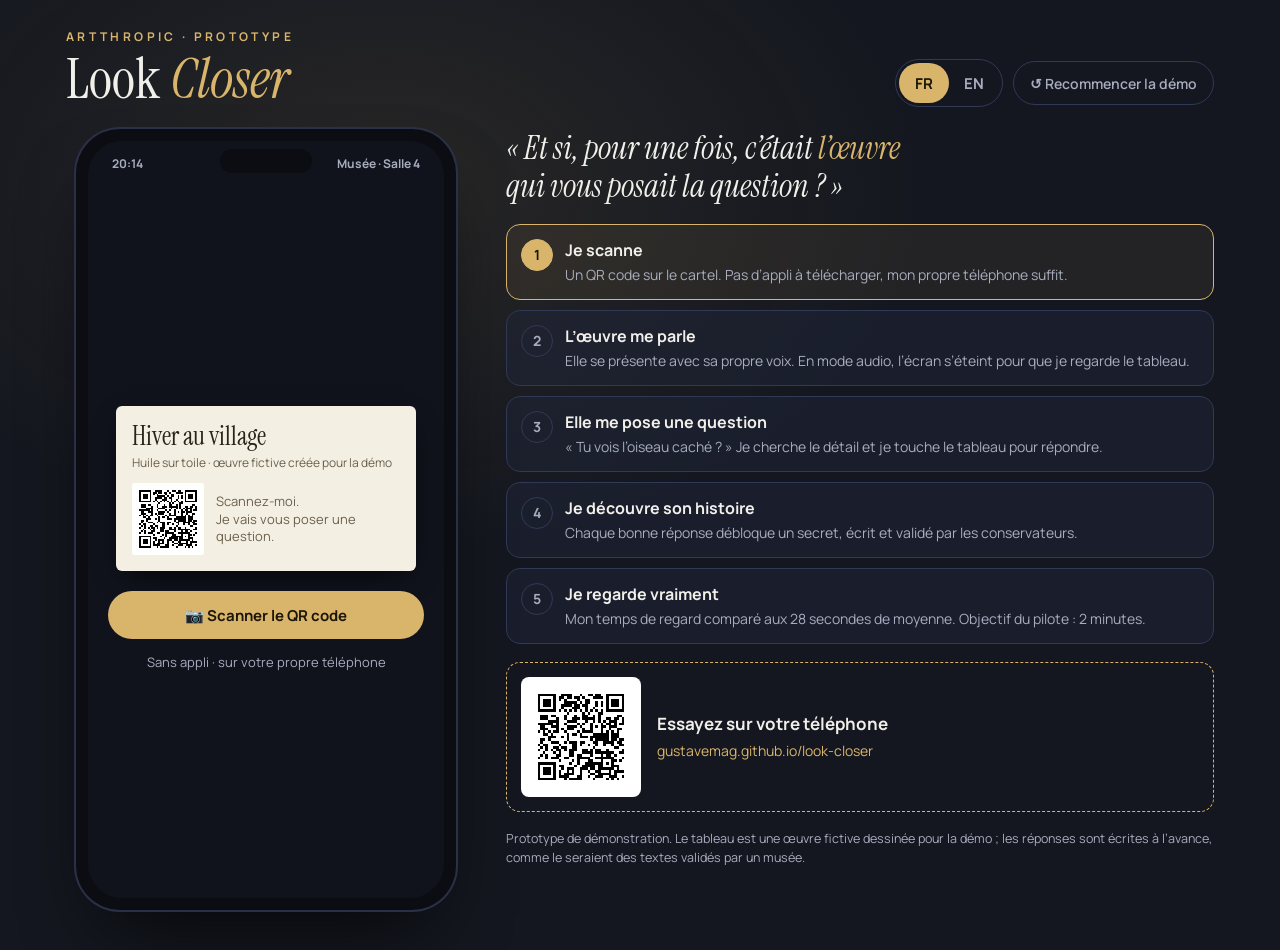
==== presenter.html @ 2658e636 "Look Closer : site mobile, page présentateur et QR code Co-Authored-By: Claude Opus 5.5 <noreply@ant" ====
<!doctype html>
<html lang="fr">
<head>
<meta charset="utf-8">
<meta name="viewport" content="width=device-width, initial-scale=1, viewport-fit=cover">
<meta name="theme-color" content="#14171f">
<title>Look Closer · Pitch</title>
<link rel="icon" href="data:image/svg+xml,%3Csvg xmlns='http://www.w3.org/2000/svg' viewBox='0 0 32 32'%3E%3Crect width='32' height='32' rx='7' fill='%2314171f'/%3E%3Ccircle cx='16' cy='16' r='8' fill='none' stroke='%23d9b56c' stroke-width='3'/%3E%3Ccircle cx='16' cy='16' r='3' fill='%23d9b56c'/%3E%3C/svg%3E">
<link rel="preconnect" href="https://fonts.googleapis.com">
<link rel="preconnect" href="https://fonts.gstatic.com" crossorigin>
<link rel="stylesheet" href="https://fonts.googleapis.com/css2?family=Instrument+Serif:ital@0;1&family=Manrope:wght@400;600;700&display=swap" media="print" onload="this.media='all'">
<link rel="stylesheet" href="style.css">
<style>
  /* Scène du pitch : téléphone à gauche, les 5 étapes à droite ; empilé sur petit écran. */
  body { background: radial-gradient(900px 600px at 30% 20%, rgba(217,181,108,.10), transparent 60%), var(--wall); min-height: 100vh; }
  .wrap { max-width: 1180px; margin: 0 auto; padding: 28px max(16px, env(safe-area-inset-right, 0px)) 40px max(16px, env(safe-area-inset-left, 0px)); }
  header.top { display: flex; flex-wrap: wrap; justify-content: space-between; align-items: end; gap: 12px; margin-bottom: 22px; }
  .brand { font-size: 12px; letter-spacing: .28em; text-transform: uppercase; color: var(--gold); font-weight: 700; }
  h1 { font-family: var(--serif); font-weight: 400; font-size: clamp(34px, 5vw, 56px); line-height: 1; margin: 6px 0 0; }
  h1 em { color: var(--gold); }
  .tools { display: flex; gap: 10px; align-items: center; flex-wrap: wrap; }
  .restart { background: none; border: 1px solid var(--line); color: var(--dim); border-radius: 999px; padding: 10px 16px; font-weight: 600; font-size: 14px; min-height: 44px; }
  .restart:hover, .restart:focus-visible { color: var(--ink); border-color: var(--gold); outline: none; }
  .stage { display: grid; grid-template-columns: minmax(0, 400px) minmax(0, 1fr); gap: 40px; align-items: start; }
  @media (max-width: 860px) { .stage { grid-template-columns: 1fr; } }
  .phone { width: 100%; max-width: 380px; margin: 0 auto; aspect-ratio: 9 / 18.5; background: #0b0d13; border-radius: 44px; padding: 12px;
    box-shadow: 0 0 0 2px #2a3046, 0 40px 80px -30px rgba(0,0,0,.8); position: relative; }
  .screen { position: relative; height: 100%; border-radius: 34px; overflow: hidden; }
  .notch { position: absolute; top: 8px; left: 50%; width: 92px; height: 24px; margin-left: -46px; background: #0b0d13; border-radius: 20px; z-index: 6; }
  #app { height: 100%; }
  /* Texte un peu plus compact dans le téléphone simulé */
  .presenter .msg { font-size: 14px; padding: 10px 13px; }
  .presenter .chip { min-height: 42px; font-size: 14px; padding: 8px 14px; }
  .presenter .btn { min-height: 48px; font-size: 15px; }
  .presenter .big { font-size: 52px; }
  .presenter .found-item, .presenter .night { font-size: 13px; }
  .side { display: grid; gap: 18px; min-width: 0; }
  .quote { font-family: var(--serif); font-style: italic; font-size: clamp(24px, 2.7vw, 32px); line-height: 1.2; margin: 0; text-wrap: balance; }
  .quote span { color: var(--gold); }
  .steps { list-style: none; margin: 0; padding: 0; display: grid; gap: 10px; }
  .steps li { display: grid; grid-template-columns: 32px 1fr; gap: 12px; padding: 14px; border: 1px solid var(--line); border-radius: 14px; background: rgba(32,38,58,.5); transition: border-color .3s, background .3s; }
  .steps li .n { width: 32px; height: 32px; border-radius: 50%; border: 1px solid var(--line); display: grid; place-items: center; font-size: 14px; font-weight: 700; color: var(--dim); }
  .steps li h3 { margin: 0 0 3px; font-size: 16px; }
  .steps li p { margin: 0; font-size: 14px; color: var(--dim); line-height: 1.5; }
  .steps li.on { border-color: var(--gold); background: rgba(217,181,108,.08); }
  .steps li.on .n { background: var(--gold); color: var(--gold-ink); border-color: var(--gold); }
  .steps li.done .n { background: var(--good); color: #0d2a1b; border-color: var(--good); }
  .try { display: flex; gap: 16px; align-items: center; padding: 14px; border: 1px dashed var(--gold); border-radius: 14px; }
  .try img { width: 120px; height: 120px; background: #fff; border-radius: 8px; padding: 6px; image-rendering: pixelated; flex: none; }
  .try b { display: block; font-size: 17px; margin-bottom: 4px; }
  .try code { font-family: var(--sans); color: var(--gold); font-size: 14px; word-break: break-all; }
  .note { font-size: 12.5px; color: var(--dim); line-height: 1.5; margin: 0; }
</style>
</head>
<body class="presenter" data-mode="presenter">
<div class="wrap">
  <header class="top">
    <div>
      <div class="brand">Artthropic · Prototype</div>
      <h1>Look <em>Closer</em></h1>
    </div>
    <div class="tools">
      <div class="lang" role="group" aria-label="Langue"><button type="button" data-lang="fr" lang="fr">FR</button><button type="button" data-lang="en" lang="en">EN</button></div>
      <button class="restart" id="restart" type="button" data-i18n="restart">↺ Recommencer la démo</button>
    </div>
  </header>

  <div class="stage">
    <div class="phone">
      <div class="screen">
        <div class="notch"></div>
        <div id="app"></div>
      </div>
    </div>

    <aside class="side">
      <p class="quote" data-i18n-html="quote"></p>
      <ol class="steps" id="steps">
        <li data-step="0"><span class="n">1</span><div><h3 data-i18n="s1t"></h3><p data-i18n="s1p"></p></div></li>
        <li data-step="1"><span class="n">2</span><div><h3 data-i18n="s2t"></h3><p data-i18n="s2p"></p></div></li>
        <li data-step="2"><span class="n">3</span><div><h3 data-i18n="s3t"></h3><p data-i18n="s3p"></p></div></li>
        <li data-step="3"><span class="n">4</span><div><h3 data-i18n="s4t"></h3><p data-i18n="s4p"></p></div></li>
        <li data-step="4"><span class="n">5</span><div><h3 data-i18n="s5t"></h3><p data-i18n="s5p"></p></div></li>
      </ol>
      <div class="try">
        <img src="qr-code.png" alt="QR code vers l'expérience visiteur" width="120" height="120">
        <div><b data-i18n="tryIt"></b><code>gustavemag.github.io/look-closer</code></div>
      </div>
      <p class="note" data-i18n="note"></p>
    </aside>
  </div>
</div>
<script src="app.js" defer></script>
</body>
</html>
---- style.css ----
/* Look Closer — styles partagés (visiteur + présentateur).
   Thème sombre unique, voulu : une salle de musée en lumière tamisée. */
:root {
  --wall: #14171f; --wall-2: #1c2130; --panel: #20263a; --line: #303955;
  --ink: #f1efe9; --dim: #a7adbf; --gold: #d9b56c; --gold-ink: #1c1606;
  --good: #7fd6a6; --bubble: #262d44; --bubble-me: #d9b56c; --screen: #10131c;
  --serif: "Instrument Serif", "Bodoni 72", Didot, Georgia, serif;
  --sans: "Manrope", -apple-system, BlinkMacSystemFont, "Segoe UI", Roboto, Arial, sans-serif;
  color-scheme: dark;
}
*, *::before, *::after { box-sizing: border-box; }
html, body { margin: 0; }
html { background: var(--wall); -webkit-text-size-adjust: 100%; text-size-adjust: 100%; }
body { background: var(--wall); color: var(--ink); font-family: var(--sans); }
button { font: inherit; color: inherit; cursor: pointer; -webkit-tap-highlight-color: transparent; touch-action: manipulation; }
[hidden] { display: none !important; }
img { max-width: 100%; }

/* ---------- App shell ---------- */
.lc { position: relative; display: flex; flex-direction: column; height: 100%; min-height: 0; background: var(--screen); overflow: hidden; }
.lc-top { flex: none; display: flex; align-items: center; justify-content: space-between; gap: 10px;
  padding: max(10px, env(safe-area-inset-top, 0px)) max(14px, env(safe-area-inset-right, 0px)) 10px max(14px, env(safe-area-inset-left, 0px));
  border-bottom: 1px solid var(--line); }
.lc-brand { font-family: var(--serif); font-size: 24px; line-height: 1; }
.lc-brand em { color: var(--gold); }
.lc-brand small { display: block; font-family: var(--sans); font-size: 10px; letter-spacing: .22em; text-transform: uppercase; color: var(--gold); font-weight: 700; margin-bottom: 3px; }
.statusbar { flex: none; display: flex; justify-content: space-between; align-items: center; padding: 14px 24px 8px; font-size: 12px; font-weight: 700; color: var(--dim); }

.lang { display: inline-flex; border: 1px solid var(--line); border-radius: 999px; padding: 3px; flex: none; }
.lang button { background: none; border: 0; border-radius: 999px; min-width: 50px; min-height: 40px; font-weight: 700; font-size: 15px; color: var(--dim); }
.lang button[aria-pressed="true"] { background: var(--gold); color: var(--gold-ink); }
.lang button:focus-visible { outline: 2px solid var(--ink); outline-offset: 1px; }

.view { flex: 1; display: flex; flex-direction: column; min-height: 0; }

/* ---------- Accueil ---------- */
.welcome { justify-content: center; align-items: center; gap: 14px; padding: 22px 20px calc(22px + env(safe-area-inset-bottom, 0px)); text-align: center; overflow-y: auto; }
.cartel { background: #f4efe3; color: #2a2418; border-radius: 6px; padding: 16px; width: 100%; max-width: 300px; text-align: left; box-shadow: 0 10px 30px -12px #000; margin-bottom: 6px; }
.cartel b { font-family: var(--serif); font-size: 26px; font-weight: 400; display: block; line-height: 1.1; }
.cartel small { color: #6b604c; font-size: 12px; line-height: 1.4; display: block; margin-top: 4px; }
.cartel .row { display: flex; gap: 12px; align-items: center; margin-top: 12px; }
.cartel .qr { width: 72px; height: 72px; flex: none; image-rendering: pixelated; border-radius: 2px; }
.cartel .row span { font-size: 13px; color: #6b604c; line-height: 1.35; }
.btn { display: inline-flex; align-items: center; justify-content: center; gap: 8px; width: 100%; max-width: 320px; min-height: 54px;
  background: var(--gold); color: var(--gold-ink); border: 0; border-radius: 999px; padding: 12px 22px; font-weight: 700; font-size: 17px; }
.btn:focus-visible { outline: 3px solid #fff; outline-offset: 2px; }
.btn:active { transform: scale(.98); }
.btn.ghost { background: transparent; color: var(--ink); border: 1px solid var(--line); }
.hint { color: var(--dim); font-size: 13px; margin: 0; line-height: 1.45; }

/* ---------- Dialogue ---------- */
.talk { position: relative; }
.art { position: relative; flex: none; background: #000; }
.art canvas { display: block; width: 100%; height: auto; cursor: crosshair; touch-action: manipulation; -webkit-user-select: none; user-select: none; -webkit-touch-callout: none; }
.art .tag, .art .timer { position: absolute; background: rgba(10,12,18,.78); border-radius: 999px; padding: 5px 11px; font-size: 12px; color: var(--ink); pointer-events: none; }
.art .tag { left: 10px; bottom: 10px; transition: opacity .3s; }
.art .tag.go { background: var(--gold); color: var(--gold-ink); font-weight: 700; }
.art .timer { right: 10px; top: 10px; font-weight: 700; font-variant-numeric: tabular-nums; }
.chat { flex: 1; min-height: 0; overflow-y: auto; -webkit-overflow-scrolling: touch; overscroll-behavior: contain; padding: 14px 14px 8px; display: flex; flex-direction: column; gap: 10px; }
.msg { max-width: 88%; padding: 11px 14px; border-radius: 18px; font-size: 16px; line-height: 1.45; animation: pop .25s ease both; }
.msg.art-says { background: var(--bubble); border-bottom-left-radius: 4px; align-self: flex-start; }
.msg.art-says .who { display: block; font-size: 10px; letter-spacing: .14em; text-transform: uppercase; color: var(--gold); font-weight: 700; margin-bottom: 3px; }
.msg.me { background: var(--bubble-me); color: var(--gold-ink); border-bottom-right-radius: 4px; align-self: flex-end; font-weight: 600; }
.msg.found { box-shadow: 0 0 0 2px var(--good); }
@keyframes pop { from { opacity: 0; transform: translateY(6px); } to { opacity: 1; transform: none; } }
.actions { flex: none; display: flex; flex-wrap: wrap; gap: 10px; padding: 6px 14px 12px; }
.actions:empty { display: none; }
.chip { flex: 1 1 auto; min-height: 50px; min-width: 64px; background: transparent; border: 1.5px solid var(--gold); color: var(--ink); border-radius: 999px; padding: 10px 18px; font-weight: 700; font-size: 16px; }
.chip:active { background: rgba(217,181,108,.18); }
.chip:focus-visible { outline: 2px solid #fff; outline-offset: 2px; }
.audio-bar { flex: none; display: flex; align-items: center; justify-content: space-between; gap: 8px; padding: 6px 14px calc(6px + env(safe-area-inset-bottom, 0px)); border-top: 1px solid var(--line); font-size: 12px; color: var(--dim); }
.toggle { display: inline-flex; align-items: center; gap: 10px; min-height: 44px; background: none; border: 0; color: var(--ink); font-weight: 700; font-size: 14px; padding: 0; }
.toggle .sw { width: 40px; height: 24px; border-radius: 24px; background: var(--line); position: relative; transition: background .2s; flex: none; }
.toggle .sw::after { content: ""; position: absolute; top: 3px; left: 3px; width: 18px; height: 18px; border-radius: 50%; background: #fff; transition: transform .2s; }
.toggle[aria-pressed="true"] .sw { background: var(--gold); }
.toggle[aria-pressed="true"] .sw::after { transform: translateX(16px); }
.toggle:focus-visible { outline: 2px solid #fff; outline-offset: 2px; border-radius: 6px; }

.dim-overlay { position: absolute; inset: 0; background: rgba(0,0,0,.9); display: flex; flex-direction: column; align-items: center; justify-content: center; gap: 14px; text-align: center; padding: 30px; z-index: 4; animation: fade .3s ease both; }
.dim-overlay strong { font-family: var(--serif); font-weight: 400; font-size: 28px; }
.dim-overlay p { color: var(--dim); font-size: 14px; margin: 0; max-width: 260px; line-height: 1.45; }
.dim-overlay .btn { max-width: 240px; min-height: 48px; font-size: 15px; }
@keyframes fade { from { opacity: 0; } to { opacity: 1; } }
.wave { display: flex; gap: 5px; height: 32px; align-items: center; }
.wave i { width: 5px; background: var(--gold); border-radius: 3px; animation: wv 1s ease-in-out infinite; }
.wave i:nth-child(2) { animation-delay: .15s } .wave i:nth-child(3) { animation-delay: .3s } .wave i:nth-child(4) { animation-delay: .45s } .wave i:nth-child(5) { animation-delay: .6s }
@keyframes wv { 0%,100% { height: 6px } 50% { height: 30px } }

/* ---------- Fin ---------- */
.end { padding: 22px 18px calc(22px + env(safe-area-inset-bottom, 0px)); gap: 16px; overflow-y: auto; }
.big { font-family: var(--serif); font-size: 64px; line-height: 1; color: var(--gold); font-variant-numeric: tabular-nums; }
.ratio { color: var(--ink); font-size: 15px; margin: 6px 0 0; }
.compare { display: grid; gap: 10px; }
.bar { display: grid; grid-template-columns: 96px 1fr; align-items: center; gap: 10px; font-size: 13px; color: var(--dim); }
.bar .track { height: 12px; border-radius: 6px; background: var(--line); overflow: hidden; }
.bar .fill { display: block; height: 100%; width: 0; border-radius: 6px; background: var(--dim); transition: width 1s ease; }
.bar.you .fill { background: var(--gold); }
.bar.you { color: var(--ink); font-weight: 700; }
.found-list { display: grid; gap: 8px; }
.found-item { display: flex; gap: 10px; align-items: center; background: var(--bubble); border-radius: 12px; padding: 12px; font-size: 15px; }
.found-item i { font-style: normal; width: 24px; height: 24px; border-radius: 50%; background: var(--good); color: #0d2a1b; display: grid; place-items: center; font-weight: 800; font-size: 13px; flex: none; }
.night { border: 1px dashed var(--gold); border-radius: 14px; padding: 14px; font-size: 15px; color: var(--dim); line-height: 1.45; }
.night b { color: var(--gold); display: block; margin-bottom: 4px; }
.end .btn { max-width: none; flex: none; }
.privacy { font-size: 12px; color: var(--dim); text-align: center; margin: 0; }

/* Téléphone à l'horizontale : tableau à gauche, dialogue à droite */
@media (orientation: landscape) and (max-height: 520px) {
  .visitor .talk { display: grid; grid-template-columns: 55% 1fr; grid-template-rows: 1fr auto auto; }
  .visitor .talk .art { grid-row: 1 / 4; align-self: center; }
  .visitor .talk .chat { grid-column: 2; }
}

@media (prefers-reduced-motion: reduce) { *, *::before, *::after { animation: none !important; transition: none !important; } }
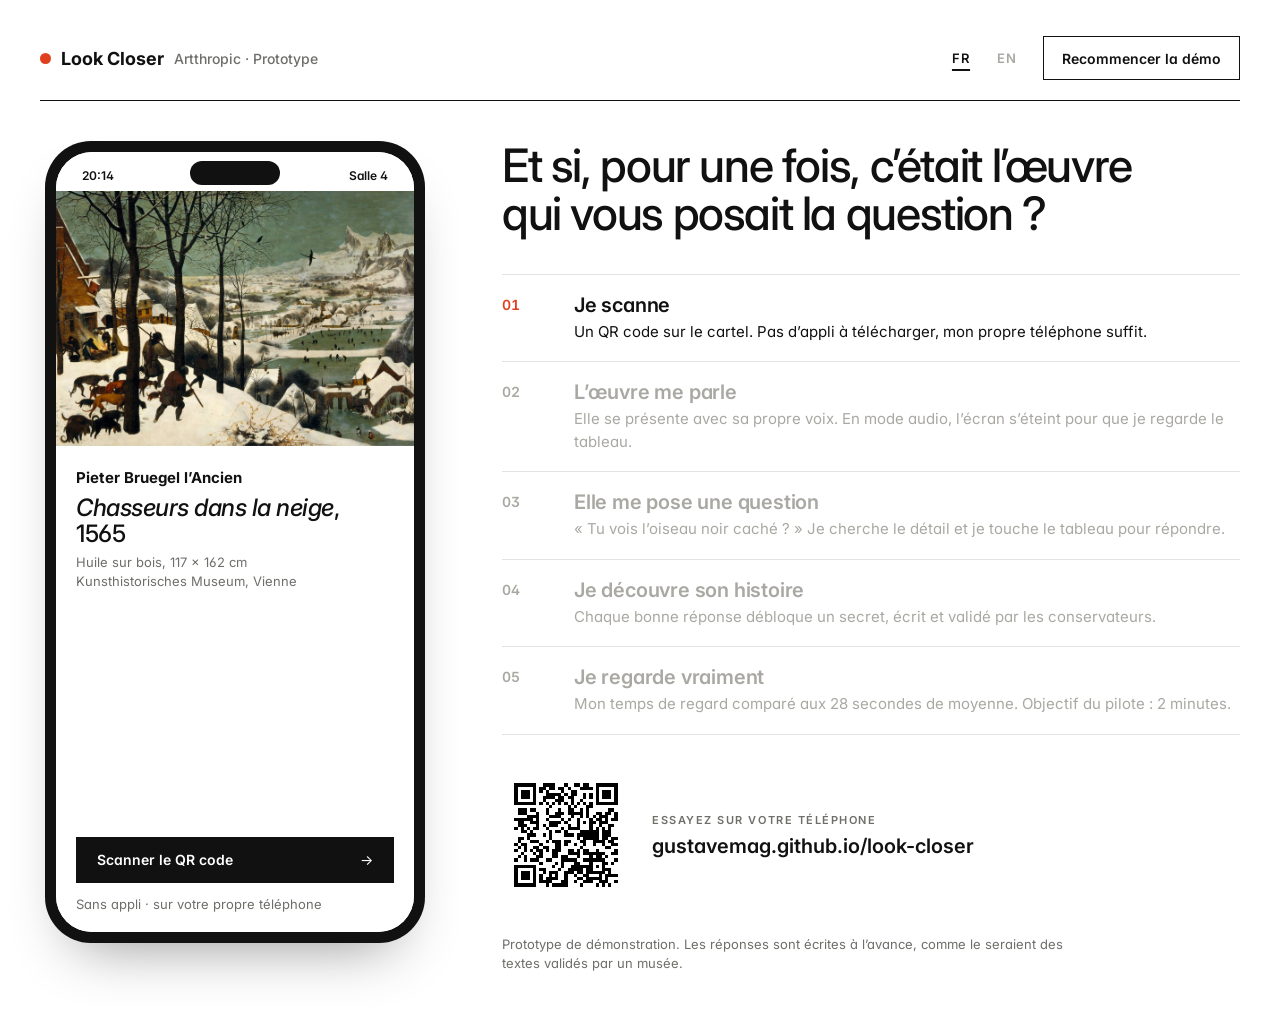
==== commit e069c878: "Nouvelle DA minimaliste et vraie peinture (Bruegel, Chasseurs dans la neige) Co-Authored-By: Claude " ====
--- a/presenter.html
+++ b/presenter.html
@@ -3,65 +3,62 @@
 <head>
 <meta charset="utf-8">
 <meta name="viewport" content="width=device-width, initial-scale=1, viewport-fit=cover">
-<meta name="theme-color" content="#14171f">
+<meta name="theme-color" content="#ffffff">
 <title>Look Closer · Pitch</title>
-<link rel="icon" href="data:image/svg+xml,%3Csvg xmlns='http://www.w3.org/2000/svg' viewBox='0 0 32 32'%3E%3Crect width='32' height='32' rx='7' fill='%2314171f'/%3E%3Ccircle cx='16' cy='16' r='8' fill='none' stroke='%23d9b56c' stroke-width='3'/%3E%3Ccircle cx='16' cy='16' r='3' fill='%23d9b56c'/%3E%3C/svg%3E">
+<link rel="icon" href="data:image/svg+xml,%3Csvg xmlns='http://www.w3.org/2000/svg' viewBox='0 0 32 32'%3E%3Crect width='32' height='32' fill='%23fff'/%3E%3Ccircle cx='16' cy='16' r='7' fill='%23e0401f'/%3E%3C/svg%3E">
+<link rel="preload" as="image" href="img/bruegel-1600.jpg">
 <link rel="preconnect" href="https://fonts.googleapis.com">
 <link rel="preconnect" href="https://fonts.gstatic.com" crossorigin>
-<link rel="stylesheet" href="https://fonts.googleapis.com/css2?family=Instrument+Serif:ital@0;1&family=Manrope:wght@400;600;700&display=swap" media="print" onload="this.media='all'">
+<link rel="stylesheet" href="https://fonts.googleapis.com/css2?family=Inter:ital,wght@0,300;0,400;0,500;0,600;0,700;1,500&display=swap" media="print" onload="this.media='all'">
 <link rel="stylesheet" href="style.css">
 <style>
-  /* Scène du pitch : téléphone à gauche, les 5 étapes à droite ; empilé sur petit écran. */
-  body { background: radial-gradient(900px 600px at 30% 20%, rgba(217,181,108,.10), transparent 60%), var(--wall); min-height: 100vh; }
-  .wrap { max-width: 1180px; margin: 0 auto; padding: 28px max(16px, env(safe-area-inset-right, 0px)) 40px max(16px, env(safe-area-inset-left, 0px)); }
-  header.top { display: flex; flex-wrap: wrap; justify-content: space-between; align-items: end; gap: 12px; margin-bottom: 22px; }
-  .brand { font-size: 12px; letter-spacing: .28em; text-transform: uppercase; color: var(--gold); font-weight: 700; }
-  h1 { font-family: var(--serif); font-weight: 400; font-size: clamp(34px, 5vw, 56px); line-height: 1; margin: 6px 0 0; }
-  h1 em { color: var(--gold); }
-  .tools { display: flex; gap: 10px; align-items: center; flex-wrap: wrap; }
-  .restart { background: none; border: 1px solid var(--line); color: var(--dim); border-radius: 999px; padding: 10px 16px; font-weight: 600; font-size: 14px; min-height: 44px; }
-  .restart:hover, .restart:focus-visible { color: var(--ink); border-color: var(--gold); outline: none; }
-  .stage { display: grid; grid-template-columns: minmax(0, 400px) minmax(0, 1fr); gap: 40px; align-items: start; }
-  @media (max-width: 860px) { .stage { grid-template-columns: 1fr; } }
-  .phone { width: 100%; max-width: 380px; margin: 0 auto; aspect-ratio: 9 / 18.5; background: #0b0d13; border-radius: 44px; padding: 12px;
-    box-shadow: 0 0 0 2px #2a3046, 0 40px 80px -30px rgba(0,0,0,.8); position: relative; }
-  .screen { position: relative; height: 100%; border-radius: 34px; overflow: hidden; }
-  .notch { position: absolute; top: 8px; left: 50%; width: 92px; height: 24px; margin-left: -46px; background: #0b0d13; border-radius: 20px; z-index: 6; }
+  /* Scène du pitch : mur blanc, téléphone à gauche, les 5 étapes à droite ; empilé sur petit écran. */
+  body { min-height: 100vh; }
+  .wrap { max-width: 1240px; margin: 0 auto; padding: 36px max(20px, env(safe-area-inset-right, 0px)) 48px max(20px, env(safe-area-inset-left, 0px)); }
+  header.top { display: flex; flex-wrap: wrap; justify-content: space-between; align-items: center; gap: 16px; padding-bottom: 20px; border-bottom: 1px solid var(--ink); margin-bottom: 40px; }
+  .brand { font-weight: 700; font-size: 18px; display: flex; align-items: center; gap: 10px; }
+  .brand .dot { width: 11px; height: 11px; border-radius: 50%; background: var(--accent); }
+  .brand small { font-weight: 500; color: var(--mute); font-size: 14px; }
+  .tools { display: flex; gap: 14px; align-items: center; flex-wrap: wrap; }
+  .restart { background: none; border: 1px solid var(--ink); padding: 0 18px; min-height: 44px; font-weight: 600; font-size: 14px; }
+  .restart:hover { background: var(--ink); color: #fff; }
+  .stage { display: grid; grid-template-columns: minmax(0, 390px) minmax(0, 1fr); gap: 72px; align-items: start; }
+  @media (max-width: 900px) { .stage { grid-template-columns: 1fr; gap: 40px; } }
+  .phone { width: 100%; max-width: 380px; margin: 0 auto; aspect-ratio: 9 / 19; background: #111; border-radius: 46px; padding: 11px;
+    box-shadow: 0 30px 60px -30px rgba(0,0,0,.45); position: relative; }
+  .screen { position: relative; height: 100%; border-radius: 36px; overflow: hidden; background: #fff; }
+  .notch { position: absolute; top: 9px; left: 50%; width: 90px; height: 24px; margin-left: -45px; background: #111; border-radius: 20px; z-index: 6; }
   #app { height: 100%; }
   /* Texte un peu plus compact dans le téléphone simulé */
-  .presenter .msg { font-size: 14px; padding: 10px 13px; }
-  .presenter .chip { min-height: 42px; font-size: 14px; padding: 8px 14px; }
-  .presenter .btn { min-height: 48px; font-size: 15px; }
-  .presenter .big { font-size: 52px; }
-  .presenter .found-item, .presenter .night { font-size: 13px; }
-  .side { display: grid; gap: 18px; min-width: 0; }
-  .quote { font-family: var(--serif); font-style: italic; font-size: clamp(24px, 2.7vw, 32px); line-height: 1.2; margin: 0; text-wrap: balance; }
-  .quote span { color: var(--gold); }
-  .steps { list-style: none; margin: 0; padding: 0; display: grid; gap: 10px; }
-  .steps li { display: grid; grid-template-columns: 32px 1fr; gap: 12px; padding: 14px; border: 1px solid var(--line); border-radius: 14px; background: rgba(32,38,58,.5); transition: border-color .3s, background .3s; }
-  .steps li .n { width: 32px; height: 32px; border-radius: 50%; border: 1px solid var(--line); display: grid; place-items: center; font-size: 14px; font-weight: 700; color: var(--dim); }
-  .steps li h3 { margin: 0 0 3px; font-size: 16px; }
-  .steps li p { margin: 0; font-size: 14px; color: var(--dim); line-height: 1.5; }
-  .steps li.on { border-color: var(--gold); background: rgba(217,181,108,.08); }
-  .steps li.on .n { background: var(--gold); color: var(--gold-ink); border-color: var(--gold); }
-  .steps li.done .n { background: var(--good); color: #0d2a1b; border-color: var(--good); }
-  .try { display: flex; gap: 16px; align-items: center; padding: 14px; border: 1px dashed var(--gold); border-radius: 14px; }
-  .try img { width: 120px; height: 120px; background: #fff; border-radius: 8px; padding: 6px; image-rendering: pixelated; flex: none; }
-  .try b { display: block; font-size: 17px; margin-bottom: 4px; }
-  .try code { font-family: var(--sans); color: var(--gold); font-size: 14px; word-break: break-all; }
-  .note { font-size: 12.5px; color: var(--dim); line-height: 1.5; margin: 0; }
+  .presenter .msg.art-says { font-size: 16px; }
+  .presenter .chip, .presenter .btn { min-height: 46px; font-size: 14px; }
+  .presenter .cartel .title { font-size: 24px; }
+  .presenter .big { font-size: 76px; }
+  .presenter .end { gap: 18px; }
+  .side { display: grid; gap: 36px; min-width: 0; }
+  .quote { font-size: clamp(30px, 3.6vw, 52px); line-height: 1.05; letter-spacing: -.03em; font-weight: 500; margin: 0; text-wrap: balance; }
+  .steps { list-style: none; margin: 0; padding: 0; border-top: 1px solid var(--line); }
+  .steps li { display: grid; grid-template-columns: 56px 1fr; gap: 16px; padding: 18px 0; border-bottom: 1px solid var(--line); color: var(--faint); transition: color .4s; }
+  .steps li .n { font-size: 14px; font-weight: 600; font-variant-numeric: tabular-nums; padding-top: 3px; }
+  .steps li h3 { margin: 0 0 4px; font-size: 20px; font-weight: 600; letter-spacing: -.01em; }
+  .steps li p { margin: 0; font-size: 15px; line-height: 1.5; }
+  .steps li.done { color: var(--mute); }
+  .steps li.on { color: var(--ink); }
+  .steps li.on .n { color: var(--accent); }
+  .try { display: flex; gap: 22px; align-items: center; }
+  .try img { width: 128px; height: 128px; image-rendering: pixelated; flex: none; }
+  .try b { display: block; font-size: 20px; font-weight: 600; margin: 6px 0 4px; }
+  .try code { font-family: var(--sans); color: var(--mute); font-size: 15px; word-break: break-all; }
+  .note { font-size: 13px; color: var(--mute); line-height: 1.5; margin: 0; max-width: 46em; }
 </style>
 </head>
 <body class="presenter" data-mode="presenter">
 <div class="wrap">
   <header class="top">
-    <div>
-      <div class="brand">Artthropic · Prototype</div>
-      <h1>Look <em>Closer</em></h1>
-    </div>
+    <div class="brand"><span class="dot" aria-hidden="true"></span>Look Closer <small>Artthropic · Prototype</small></div>
     <div class="tools">
       <div class="lang" role="group" aria-label="Langue"><button type="button" data-lang="fr" lang="fr">FR</button><button type="button" data-lang="en" lang="en">EN</button></div>
-      <button class="restart" id="restart" type="button" data-i18n="restart">↺ Recommencer la démo</button>
+      <button class="restart" id="restart" type="button" data-i18n="restart">Recommencer la démo</button>
     </div>
   </header>
 
@@ -74,17 +71,17 @@
     </div>
 
     <aside class="side">
-      <p class="quote" data-i18n-html="quote"></p>
+      <p class="quote" data-i18n="quote"></p>
       <ol class="steps" id="steps">
-        <li data-step="0"><span class="n">1</span><div><h3 data-i18n="s1t"></h3><p data-i18n="s1p"></p></div></li>
-        <li data-step="1"><span class="n">2</span><div><h3 data-i18n="s2t"></h3><p data-i18n="s2p"></p></div></li>
-        <li data-step="2"><span class="n">3</span><div><h3 data-i18n="s3t"></h3><p data-i18n="s3p"></p></div></li>
-        <li data-step="3"><span class="n">4</span><div><h3 data-i18n="s4t"></h3><p data-i18n="s4p"></p></div></li>
-        <li data-step="4"><span class="n">5</span><div><h3 data-i18n="s5t"></h3><p data-i18n="s5p"></p></div></li>
+        <li data-step="0"><span class="n">01</span><div><h3 data-i18n="s1t"></h3><p data-i18n="s1p"></p></div></li>
+        <li data-step="1"><span class="n">02</span><div><h3 data-i18n="s2t"></h3><p data-i18n="s2p"></p></div></li>
+        <li data-step="2"><span class="n">03</span><div><h3 data-i18n="s3t"></h3><p data-i18n="s3p"></p></div></li>
+        <li data-step="3"><span class="n">04</span><div><h3 data-i18n="s4t"></h3><p data-i18n="s4p"></p></div></li>
+        <li data-step="4"><span class="n">05</span><div><h3 data-i18n="s5t"></h3><p data-i18n="s5p"></p></div></li>
       </ol>
       <div class="try">
-        <img src="qr-code.png" alt="QR code vers l'expérience visiteur" width="120" height="120">
-        <div><b data-i18n="tryIt"></b><code>gustavemag.github.io/look-closer</code></div>
+        <img src="qr-code.png" alt="QR code vers l'expérience visiteur" width="128" height="128">
+        <div><span class="label" data-i18n="tryIt"></span><b>gustavemag.github.io/look-closer</b></div>
       </div>
       <p class="note" data-i18n="note"></p>
     </aside>
--- a/style.css
+++ b/style.css
@@ -1,114 +1,123 @@
-/* Look Closer — styles partagés (visiteur + présentateur).
-   Thème sombre unique, voulu : une salle de musée en lumière tamisée. */
+/* Look Closer — DA « white cube » : mur blanc, texte noir, une grotesque,
+   des filets fins, une seule couleur d'accent (vermillon) utilisée avec parcimonie. */
 :root {
-  --wall: #14171f; --wall-2: #1c2130; --panel: #20263a; --line: #303955;
-  --ink: #f1efe9; --dim: #a7adbf; --gold: #d9b56c; --gold-ink: #1c1606;
-  --good: #7fd6a6; --bubble: #262d44; --bubble-me: #d9b56c; --screen: #10131c;
-  --serif: "Instrument Serif", "Bodoni 72", Didot, Georgia, serif;
-  --sans: "Manrope", -apple-system, BlinkMacSystemFont, "Segoe UI", Roboto, Arial, sans-serif;
-  color-scheme: dark;
+  --wall: #ffffff; --paper: #f5f4f1; --ink: #111111; --mute: #6e6e6a; --faint: #a9a8a3; --line: #e4e3df;
+  --accent: #e0401f;
+  --sans: "Inter", "Helvetica Neue", Helvetica, Arial, system-ui, sans-serif;
+  color-scheme: light;
 }
 *, *::before, *::after { box-sizing: border-box; }
 html, body { margin: 0; }
 html { background: var(--wall); -webkit-text-size-adjust: 100%; text-size-adjust: 100%; }
-body { background: var(--wall); color: var(--ink); font-family: var(--sans); }
+body { background: var(--wall); color: var(--ink); font-family: var(--sans); font-feature-settings: "ss01", "cv11"; -webkit-font-smoothing: antialiased; }
 button { font: inherit; color: inherit; cursor: pointer; -webkit-tap-highlight-color: transparent; touch-action: manipulation; }
+:focus-visible { outline: 2px solid var(--accent); outline-offset: 3px; }
 [hidden] { display: none !important; }
-img { max-width: 100%; }
 
-/* ---------- App shell ---------- */
-.lc { position: relative; display: flex; flex-direction: column; height: 100%; min-height: 0; background: var(--screen); overflow: hidden; }
-.lc-top { flex: none; display: flex; align-items: center; justify-content: space-between; gap: 10px;
-  padding: max(10px, env(safe-area-inset-top, 0px)) max(14px, env(safe-area-inset-right, 0px)) 10px max(14px, env(safe-area-inset-left, 0px));
-  border-bottom: 1px solid var(--line); }
-.lc-brand { font-family: var(--serif); font-size: 24px; line-height: 1; }
-.lc-brand em { color: var(--gold); }
-.lc-brand small { display: block; font-family: var(--sans); font-size: 10px; letter-spacing: .22em; text-transform: uppercase; color: var(--gold); font-weight: 700; margin-bottom: 3px; }
-.statusbar { flex: none; display: flex; justify-content: space-between; align-items: center; padding: 14px 24px 8px; font-size: 12px; font-weight: 700; color: var(--dim); }
+.label { font-size: 11px; font-weight: 600; letter-spacing: .14em; text-transform: uppercase; color: var(--mute); }
 
-.lang { display: inline-flex; border: 1px solid var(--line); border-radius: 999px; padding: 3px; flex: none; }
-.lang button { background: none; border: 0; border-radius: 999px; min-width: 50px; min-height: 40px; font-weight: 700; font-size: 15px; color: var(--dim); }
-.lang button[aria-pressed="true"] { background: var(--gold); color: var(--gold-ink); }
-.lang button:focus-visible { outline: 2px solid var(--ink); outline-offset: 1px; }
+/* ---------- Coquille ---------- */
+.lc { position: relative; display: flex; flex-direction: column; height: 100%; min-height: 0; background: var(--wall); overflow: hidden; }
+.lc-top { flex: none; display: flex; align-items: center; justify-content: space-between; gap: 12px;
+  padding: max(12px, env(safe-area-inset-top, 0px)) max(18px, env(safe-area-inset-right, 0px)) 12px max(18px, env(safe-area-inset-left, 0px)); }
+.lc-brand { font-weight: 700; font-size: 15px; letter-spacing: -.01em; display: flex; align-items: center; gap: 8px; }
+.lc-brand .dot { width: 9px; height: 9px; border-radius: 50%; background: var(--accent); }
+.statusbar { flex: none; display: flex; justify-content: space-between; padding: 16px 26px 8px; font-size: 12px; font-weight: 600; }
+
+.lang { display: inline-flex; gap: 2px; flex: none; }
+.lang button { background: none; border: 0; min-width: 44px; min-height: 44px; padding: 0 6px; font-size: 13px; font-weight: 600; letter-spacing: .08em; color: var(--faint); }
+.lang button[aria-pressed="true"] { color: var(--ink); text-decoration: underline; text-underline-offset: 6px; text-decoration-thickness: 2px; }
 
 .view { flex: 1; display: flex; flex-direction: column; min-height: 0; }
 
+/* ---------- Le tableau ---------- */
+.art { position: relative; flex: none; overflow: hidden; background: var(--paper); aspect-ratio: 3840 / 2733; }
+.frame { position: absolute; inset: 0; transform-origin: 0 0; transition: transform 1.1s cubic-bezier(.6,.05,.2,1); background-size: cover; will-change: transform; }
+.frame img { display: block; width: 100%; height: 100%; object-fit: cover; -webkit-user-select: none; user-select: none; -webkit-touch-callout: none; -webkit-user-drag: none; pointer-events: none; opacity: 0; transition: opacity .6s ease; }
+.frame img.on { opacity: 1; }
+.frame.tappable { cursor: crosshair; }
+.ring { position: absolute; border: 2px solid var(--accent); border-radius: 50%; transform: translate(-50%, -50%); pointer-events: none; box-shadow: 0 0 0 9999px rgba(255,255,255,.0); animation: ring 1.6s ease-in-out infinite; }
+@keyframes ring { 0%,100% { opacity: 1; } 50% { opacity: .35; } }
+.ripple { position: absolute; width: 14px; height: 14px; margin: -7px 0 0 -7px; border: 2px solid #fff; border-radius: 50%; pointer-events: none; animation: rip .6s ease-out forwards; box-shadow: 0 0 0 1px rgba(0,0,0,.35); }
+@keyframes rip { to { transform: scale(4); opacity: 0; } }
+.art .timer { position: absolute; right: 10px; top: 10px; background: #fff; color: var(--ink); padding: 4px 9px; font-size: 12px; font-weight: 600; font-variant-numeric: tabular-nums; display: flex; align-items: center; gap: 6px; pointer-events: none; }
+.art .timer::before { content: ""; width: 6px; height: 6px; border-radius: 50%; background: var(--accent); animation: ring 1.6s ease-in-out infinite; }
+.art .tag { position: absolute; left: 10px; bottom: 10px; background: var(--ink); color: #fff; padding: 6px 10px; font-size: 12px; font-weight: 600; pointer-events: none; }
+
 /* ---------- Accueil ---------- */
-.welcome { justify-content: center; align-items: center; gap: 14px; padding: 22px 20px calc(22px + env(safe-area-inset-bottom, 0px)); text-align: center; overflow-y: auto; }
-.cartel { background: #f4efe3; color: #2a2418; border-radius: 6px; padding: 16px; width: 100%; max-width: 300px; text-align: left; box-shadow: 0 10px 30px -12px #000; margin-bottom: 6px; }
-.cartel b { font-family: var(--serif); font-size: 26px; font-weight: 400; display: block; line-height: 1.1; }
-.cartel small { color: #6b604c; font-size: 12px; line-height: 1.4; display: block; margin-top: 4px; }
-.cartel .row { display: flex; gap: 12px; align-items: center; margin-top: 12px; }
-.cartel .qr { width: 72px; height: 72px; flex: none; image-rendering: pixelated; border-radius: 2px; }
-.cartel .row span { font-size: 13px; color: #6b604c; line-height: 1.35; }
-.btn { display: inline-flex; align-items: center; justify-content: center; gap: 8px; width: 100%; max-width: 320px; min-height: 54px;
-  background: var(--gold); color: var(--gold-ink); border: 0; border-radius: 999px; padding: 12px 22px; font-weight: 700; font-size: 17px; }
-.btn:focus-visible { outline: 3px solid #fff; outline-offset: 2px; }
-.btn:active { transform: scale(.98); }
-.btn.ghost { background: transparent; color: var(--ink); border: 1px solid var(--line); }
-.hint { color: var(--dim); font-size: 13px; margin: 0; line-height: 1.45; }
+.welcome { overflow-y: auto; }
+.welcome .art { cursor: default; }
+.cartel { padding: 22px 20px 4px; display: grid; gap: 2px; }
+.cartel .artist { font-weight: 700; font-size: 15px; }
+.cartel .title { font-size: 30px; line-height: 1.08; letter-spacing: -.02em; font-weight: 500; margin: 6px 0 4px; }
+.cartel .title i { font-style: italic; }
+.cartel .meta { font-size: 13px; color: var(--mute); line-height: 1.5; }
+.welcome .cta { display: grid; gap: 10px; padding: 18px 20px calc(18px + env(safe-area-inset-bottom, 0px)); margin-top: auto; }
+.hint { color: var(--mute); font-size: 13px; margin: 2px 0 0; line-height: 1.5; }
+
+.btn { display: flex; align-items: center; justify-content: space-between; gap: 10px; width: 100%; min-height: 56px; padding: 0 20px;
+  background: var(--ink); color: #fff; border: 1px solid var(--ink); border-radius: 0; font-weight: 600; font-size: 16px; text-align: left; }
+.btn::after { content: "→"; font-weight: 400; }
+.btn.ghost { background: transparent; color: var(--ink); }
+.btn:active { transform: translateY(1px); }
 
 /* ---------- Dialogue ---------- */
 .talk { position: relative; }
-.art { position: relative; flex: none; background: #000; }
-.art canvas { display: block; width: 100%; height: auto; cursor: crosshair; touch-action: manipulation; -webkit-user-select: none; user-select: none; -webkit-touch-callout: none; }
-.art .tag, .art .timer { position: absolute; background: rgba(10,12,18,.78); border-radius: 999px; padding: 5px 11px; font-size: 12px; color: var(--ink); pointer-events: none; }
-.art .tag { left: 10px; bottom: 10px; transition: opacity .3s; }
-.art .tag.go { background: var(--gold); color: var(--gold-ink); font-weight: 700; }
-.art .timer { right: 10px; top: 10px; font-weight: 700; font-variant-numeric: tabular-nums; }
-.chat { flex: 1; min-height: 0; overflow-y: auto; -webkit-overflow-scrolling: touch; overscroll-behavior: contain; padding: 14px 14px 8px; display: flex; flex-direction: column; gap: 10px; }
-.msg { max-width: 88%; padding: 11px 14px; border-radius: 18px; font-size: 16px; line-height: 1.45; animation: pop .25s ease both; }
-.msg.art-says { background: var(--bubble); border-bottom-left-radius: 4px; align-self: flex-start; }
-.msg.art-says .who { display: block; font-size: 10px; letter-spacing: .14em; text-transform: uppercase; color: var(--gold); font-weight: 700; margin-bottom: 3px; }
-.msg.me { background: var(--bubble-me); color: var(--gold-ink); border-bottom-right-radius: 4px; align-self: flex-end; font-weight: 600; }
-.msg.found { box-shadow: 0 0 0 2px var(--good); }
-@keyframes pop { from { opacity: 0; transform: translateY(6px); } to { opacity: 1; transform: none; } }
-.actions { flex: none; display: flex; flex-wrap: wrap; gap: 10px; padding: 6px 14px 12px; }
+.chat { flex: 1; min-height: 0; overflow-y: auto; -webkit-overflow-scrolling: touch; overscroll-behavior: contain; padding: 18px 20px 8px; display: flex; flex-direction: column; gap: 16px; }
+.msg { animation: rise .35s ease both; max-width: 34em; }
+.msg.art-says { font-size: 19px; line-height: 1.38; letter-spacing: -.01em; }
+.msg.art-says .who { display: block; margin-bottom: 4px; }
+.msg.me { align-self: flex-end; font-size: 14px; font-weight: 600; color: var(--mute); text-align: right; }
+.msg.me::before { content: "— "; }
+.msg.me.found { color: var(--accent); }
+@keyframes rise { from { opacity: 0; transform: translateY(8px); } to { opacity: 1; transform: none; } }
+.actions { flex: none; display: grid; gap: 8px; padding: 8px 20px 12px; }
 .actions:empty { display: none; }
-.chip { flex: 1 1 auto; min-height: 50px; min-width: 64px; background: transparent; border: 1.5px solid var(--gold); color: var(--ink); border-radius: 999px; padding: 10px 18px; font-weight: 700; font-size: 16px; }
-.chip:active { background: rgba(217,181,108,.18); }
-.chip:focus-visible { outline: 2px solid #fff; outline-offset: 2px; }
-.audio-bar { flex: none; display: flex; align-items: center; justify-content: space-between; gap: 8px; padding: 6px 14px calc(6px + env(safe-area-inset-bottom, 0px)); border-top: 1px solid var(--line); font-size: 12px; color: var(--dim); }
-.toggle { display: inline-flex; align-items: center; gap: 10px; min-height: 44px; background: none; border: 0; color: var(--ink); font-weight: 700; font-size: 14px; padding: 0; }
-.toggle .sw { width: 40px; height: 24px; border-radius: 24px; background: var(--line); position: relative; transition: background .2s; flex: none; }
-.toggle .sw::after { content: ""; position: absolute; top: 3px; left: 3px; width: 18px; height: 18px; border-radius: 50%; background: #fff; transition: transform .2s; }
-.toggle[aria-pressed="true"] .sw { background: var(--gold); }
-.toggle[aria-pressed="true"] .sw::after { transform: translateX(16px); }
-.toggle:focus-visible { outline: 2px solid #fff; outline-offset: 2px; border-radius: 6px; }
+.actions.row { grid-auto-flow: column; grid-auto-columns: 1fr; }
+.chip { min-height: 52px; background: #fff; border: 1px solid var(--ink); border-radius: 0; padding: 10px 16px; font-weight: 600; font-size: 16px; text-align: left; }
+.actions.row .chip { text-align: center; }
+.chip:active { background: var(--ink); color: #fff; }
+.audio-bar { flex: none; display: flex; align-items: center; justify-content: space-between; gap: 8px; padding: 4px 20px calc(4px + env(safe-area-inset-bottom, 0px)); border-top: 1px solid var(--line); }
+.toggle { display: inline-flex; align-items: center; gap: 10px; min-height: 48px; background: none; border: 0; font-weight: 600; font-size: 14px; padding: 0; }
+.toggle .sw { width: 36px; height: 20px; border: 1.5px solid var(--ink); border-radius: 20px; position: relative; flex: none; transition: background .2s; }
+.toggle .sw::after { content: ""; position: absolute; top: 2px; left: 2px; width: 13px; height: 13px; border-radius: 50%; background: var(--ink); transition: transform .2s, background .2s; }
+.toggle[aria-pressed="true"] .sw { background: var(--ink); }
+.toggle[aria-pressed="true"] .sw::after { transform: translateX(16px); background: #fff; }
 
-.dim-overlay { position: absolute; inset: 0; background: rgba(0,0,0,.9); display: flex; flex-direction: column; align-items: center; justify-content: center; gap: 14px; text-align: center; padding: 30px; z-index: 4; animation: fade .3s ease both; }
-.dim-overlay strong { font-family: var(--serif); font-weight: 400; font-size: 28px; }
-.dim-overlay p { color: var(--dim); font-size: 14px; margin: 0; max-width: 260px; line-height: 1.45; }
-.dim-overlay .btn { max-width: 240px; min-height: 48px; font-size: 15px; }
+.dim-overlay { position: absolute; inset: 0; background: #0a0a0a; color: #fff; display: flex; flex-direction: column; justify-content: center; gap: 16px; padding: 32px 28px; z-index: 4; animation: fade .4s ease both; }
+.dim-overlay strong { font-size: 30px; font-weight: 500; letter-spacing: -.02em; line-height: 1.1; }
+.dim-overlay p { color: #9a9a96; font-size: 15px; margin: 0; line-height: 1.5; max-width: 300px; }
+.dim-overlay .btn { background: transparent; border-color: #fff; color: #fff; margin-top: 12px; max-width: 280px; }
 @keyframes fade { from { opacity: 0; } to { opacity: 1; } }
-.wave { display: flex; gap: 5px; height: 32px; align-items: center; }
-.wave i { width: 5px; background: var(--gold); border-radius: 3px; animation: wv 1s ease-in-out infinite; }
+.wave { display: flex; gap: 5px; height: 30px; align-items: center; }
+.wave i { width: 3px; background: #fff; animation: wv 1s ease-in-out infinite; }
 .wave i:nth-child(2) { animation-delay: .15s } .wave i:nth-child(3) { animation-delay: .3s } .wave i:nth-child(4) { animation-delay: .45s } .wave i:nth-child(5) { animation-delay: .6s }
-@keyframes wv { 0%,100% { height: 6px } 50% { height: 30px } }
+@keyframes wv { 0%,100% { height: 5px } 50% { height: 28px } }
 
 /* ---------- Fin ---------- */
-.end { padding: 22px 18px calc(22px + env(safe-area-inset-bottom, 0px)); gap: 16px; overflow-y: auto; }
-.big { font-family: var(--serif); font-size: 64px; line-height: 1; color: var(--gold); font-variant-numeric: tabular-nums; }
-.ratio { color: var(--ink); font-size: 15px; margin: 6px 0 0; }
-.compare { display: grid; gap: 10px; }
-.bar { display: grid; grid-template-columns: 96px 1fr; align-items: center; gap: 10px; font-size: 13px; color: var(--dim); }
-.bar .track { height: 12px; border-radius: 6px; background: var(--line); overflow: hidden; }
-.bar .fill { display: block; height: 100%; width: 0; border-radius: 6px; background: var(--dim); transition: width 1s ease; }
-.bar.you .fill { background: var(--gold); }
-.bar.you { color: var(--ink); font-weight: 700; }
-.found-list { display: grid; gap: 8px; }
-.found-item { display: flex; gap: 10px; align-items: center; background: var(--bubble); border-radius: 12px; padding: 12px; font-size: 15px; }
-.found-item i { font-style: normal; width: 24px; height: 24px; border-radius: 50%; background: var(--good); color: #0d2a1b; display: grid; place-items: center; font-weight: 800; font-size: 13px; flex: none; }
-.night { border: 1px dashed var(--gold); border-radius: 14px; padding: 14px; font-size: 15px; color: var(--dim); line-height: 1.45; }
-.night b { color: var(--gold); display: block; margin-bottom: 4px; }
-.end .btn { max-width: none; flex: none; }
-.privacy { font-size: 12px; color: var(--dim); text-align: center; margin: 0; }
+.end { padding: 26px 20px calc(22px + env(safe-area-inset-bottom, 0px)); gap: 22px; overflow-y: auto; }
+.big { font-size: 96px; line-height: .9; font-weight: 300; letter-spacing: -.05em; font-variant-numeric: tabular-nums; margin-top: 8px; }
+.ratio { font-size: 17px; line-height: 1.4; margin: 10px 0 0; max-width: 22em; }
+.compare { display: grid; gap: 12px; padding-top: 4px; }
+.bar { display: grid; grid-template-columns: 92px 1fr; align-items: center; gap: 12px; font-size: 13px; color: var(--mute); }
+.bar .track { height: 2px; background: var(--line); }
+.bar .fill { display: block; height: 100%; width: 0; background: var(--faint); transition: width 1.2s cubic-bezier(.6,.05,.2,1); }
+.bar.you { color: var(--ink); font-weight: 600; }
+.bar.you .track { height: 6px; }
+.bar.you .fill { background: var(--accent); }
+.found-list { display: grid; border-top: 1px solid var(--line); }
+.found-item { display: flex; gap: 12px; align-items: center; padding: 14px 0; border-bottom: 1px solid var(--line); font-size: 16px; }
+.found-item i { font-style: normal; color: var(--accent); font-weight: 700; }
+.night { background: var(--ink); color: #fff; padding: 20px; font-size: 15px; line-height: 1.5; }
+.night .label { color: var(--accent); display: block; margin-bottom: 8px; }
+.night b { display: block; font-size: 20px; font-weight: 600; letter-spacing: -.01em; margin-bottom: 4px; }
+.night span:last-child { color: #b9b9b4; }
+.end .btn { flex: none; }
+.credit { font-size: 11px; color: var(--faint); line-height: 1.5; margin: 0; }
 
-/* Téléphone à l'horizontale : tableau à gauche, dialogue à droite */
 @media (orientation: landscape) and (max-height: 520px) {
-  .visitor .talk { display: grid; grid-template-columns: 55% 1fr; grid-template-rows: 1fr auto auto; }
+  .visitor .talk { display: grid; grid-template-columns: 58% 1fr; grid-template-rows: 1fr auto auto; }
   .visitor .talk .art { grid-row: 1 / 4; align-self: center; }
   .visitor .talk .chat { grid-column: 2; }
 }
-
 @media (prefers-reduced-motion: reduce) { *, *::before, *::after { animation: none !important; transition: none !important; } }
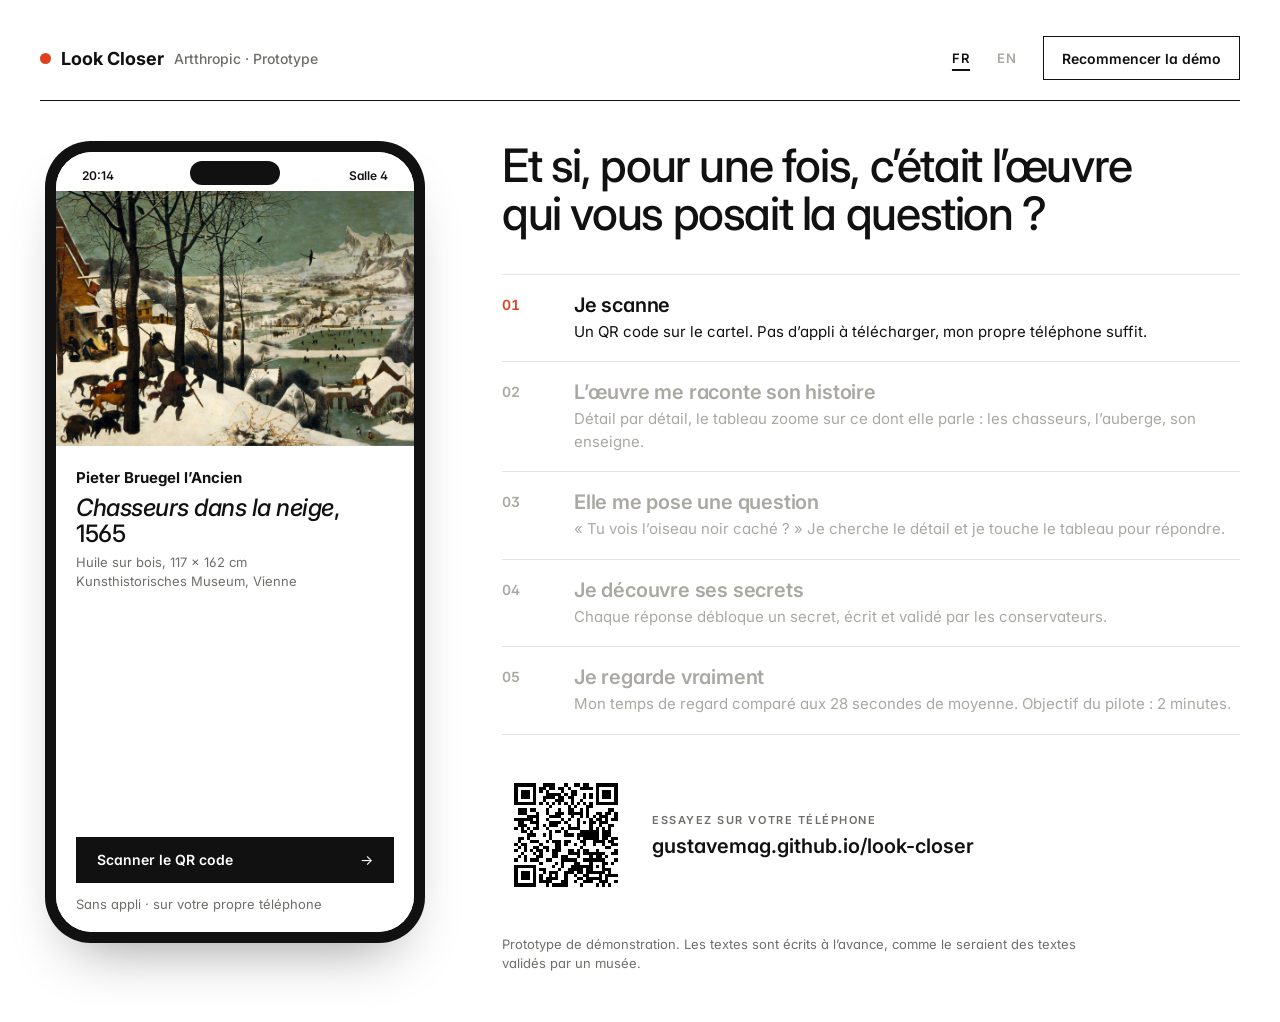
==== commit fa729a27: "Numéro de version sur les fichiers pour éviter le cache Co-Authored-By: Claude Opus 5.5 <noreply@ant" ====
--- a/presenter.html
+++ b/presenter.html
@@ -10,7 +10,7 @@
 <link rel="preconnect" href="https://fonts.googleapis.com">
 <link rel="preconnect" href="https://fonts.gstatic.com" crossorigin>
 <link rel="stylesheet" href="https://fonts.googleapis.com/css2?family=Inter:ital,wght@0,300;0,400;0,500;0,600;0,700;1,500&display=swap" media="print" onload="this.media='all'">
-<link rel="stylesheet" href="style.css">
+<link rel="stylesheet" href="style.css?v=3">
 <style>
   /* Scène du pitch : mur blanc, téléphone à gauche, les 5 étapes à droite ; empilé sur petit écran. */
   body { min-height: 100vh; }
@@ -87,6 +87,6 @@
     </aside>
   </div>
 </div>
-<script src="app.js" defer></script>
+<script src="app.js?v=3" defer></script>
 </body>
 </html>
--- a/style.css
+++ b/style.css
@@ -42,7 +42,10 @@
 @keyframes rip { to { transform: scale(4); opacity: 0; } }
 .art .timer { position: absolute; right: 10px; top: 10px; background: #fff; color: var(--ink); padding: 4px 9px; font-size: 12px; font-weight: 600; font-variant-numeric: tabular-nums; display: flex; align-items: center; gap: 6px; pointer-events: none; }
 .art .timer::before { content: ""; width: 6px; height: 6px; border-radius: 50%; background: var(--accent); animation: ring 1.6s ease-in-out infinite; }
-.art .tag { position: absolute; left: 10px; bottom: 10px; background: var(--ink); color: #fff; padding: 6px 10px; font-size: 12px; font-weight: 600; pointer-events: none; }
+.art .tag { position: absolute; left: 10px; bottom: 10px; background: #fff; color: var(--ink); padding: 5px 10px; font-size: 12px; font-weight: 600; pointer-events: none; }
+.art .tag.go { background: var(--accent); color: #fff; }
+.progress { flex: none; height: 2px; background: var(--line); }
+.progress span { display: block; height: 100%; width: 0; background: var(--ink); transition: width .6s ease; }
 
 /* ---------- Accueil ---------- */
 .welcome { overflow-y: auto; }
@@ -77,22 +80,7 @@
 .chip { min-height: 52px; background: #fff; border: 1px solid var(--ink); border-radius: 0; padding: 10px 16px; font-weight: 600; font-size: 16px; text-align: left; }
 .actions.row .chip { text-align: center; }
 .chip:active { background: var(--ink); color: #fff; }
-.audio-bar { flex: none; display: flex; align-items: center; justify-content: space-between; gap: 8px; padding: 4px 20px calc(4px + env(safe-area-inset-bottom, 0px)); border-top: 1px solid var(--line); }
-.toggle { display: inline-flex; align-items: center; gap: 10px; min-height: 48px; background: none; border: 0; font-weight: 600; font-size: 14px; padding: 0; }
-.toggle .sw { width: 36px; height: 20px; border: 1.5px solid var(--ink); border-radius: 20px; position: relative; flex: none; transition: background .2s; }
-.toggle .sw::after { content: ""; position: absolute; top: 2px; left: 2px; width: 13px; height: 13px; border-radius: 50%; background: var(--ink); transition: transform .2s, background .2s; }
-.toggle[aria-pressed="true"] .sw { background: var(--ink); }
-.toggle[aria-pressed="true"] .sw::after { transform: translateX(16px); background: #fff; }
 
-.dim-overlay { position: absolute; inset: 0; background: #0a0a0a; color: #fff; display: flex; flex-direction: column; justify-content: center; gap: 16px; padding: 32px 28px; z-index: 4; animation: fade .4s ease both; }
-.dim-overlay strong { font-size: 30px; font-weight: 500; letter-spacing: -.02em; line-height: 1.1; }
-.dim-overlay p { color: #9a9a96; font-size: 15px; margin: 0; line-height: 1.5; max-width: 300px; }
-.dim-overlay .btn { background: transparent; border-color: #fff; color: #fff; margin-top: 12px; max-width: 280px; }
-@keyframes fade { from { opacity: 0; } to { opacity: 1; } }
-.wave { display: flex; gap: 5px; height: 30px; align-items: center; }
-.wave i { width: 3px; background: #fff; animation: wv 1s ease-in-out infinite; }
-.wave i:nth-child(2) { animation-delay: .15s } .wave i:nth-child(3) { animation-delay: .3s } .wave i:nth-child(4) { animation-delay: .45s } .wave i:nth-child(5) { animation-delay: .6s }
-@keyframes wv { 0%,100% { height: 5px } 50% { height: 28px } }
 
 /* ---------- Fin ---------- */
 .end { padding: 26px 20px calc(22px + env(safe-area-inset-bottom, 0px)); gap: 22px; overflow-y: auto; }
@@ -116,8 +104,9 @@
 .credit { font-size: 11px; color: var(--faint); line-height: 1.5; margin: 0; }
 
 @media (orientation: landscape) and (max-height: 520px) {
-  .visitor .talk { display: grid; grid-template-columns: 58% 1fr; grid-template-rows: 1fr auto auto; }
-  .visitor .talk .art { grid-row: 1 / 4; align-self: center; }
+  .visitor .talk { display: grid; grid-template-columns: 58% 1fr; grid-template-rows: 1fr auto; }
+  .visitor .talk .art { grid-row: 1 / 3; align-self: center; }
+  .visitor .talk .progress { display: none; }
   .visitor .talk .chat { grid-column: 2; }
 }
 @media (prefers-reduced-motion: reduce) { *, *::before, *::after { animation: none !important; transition: none !important; } }
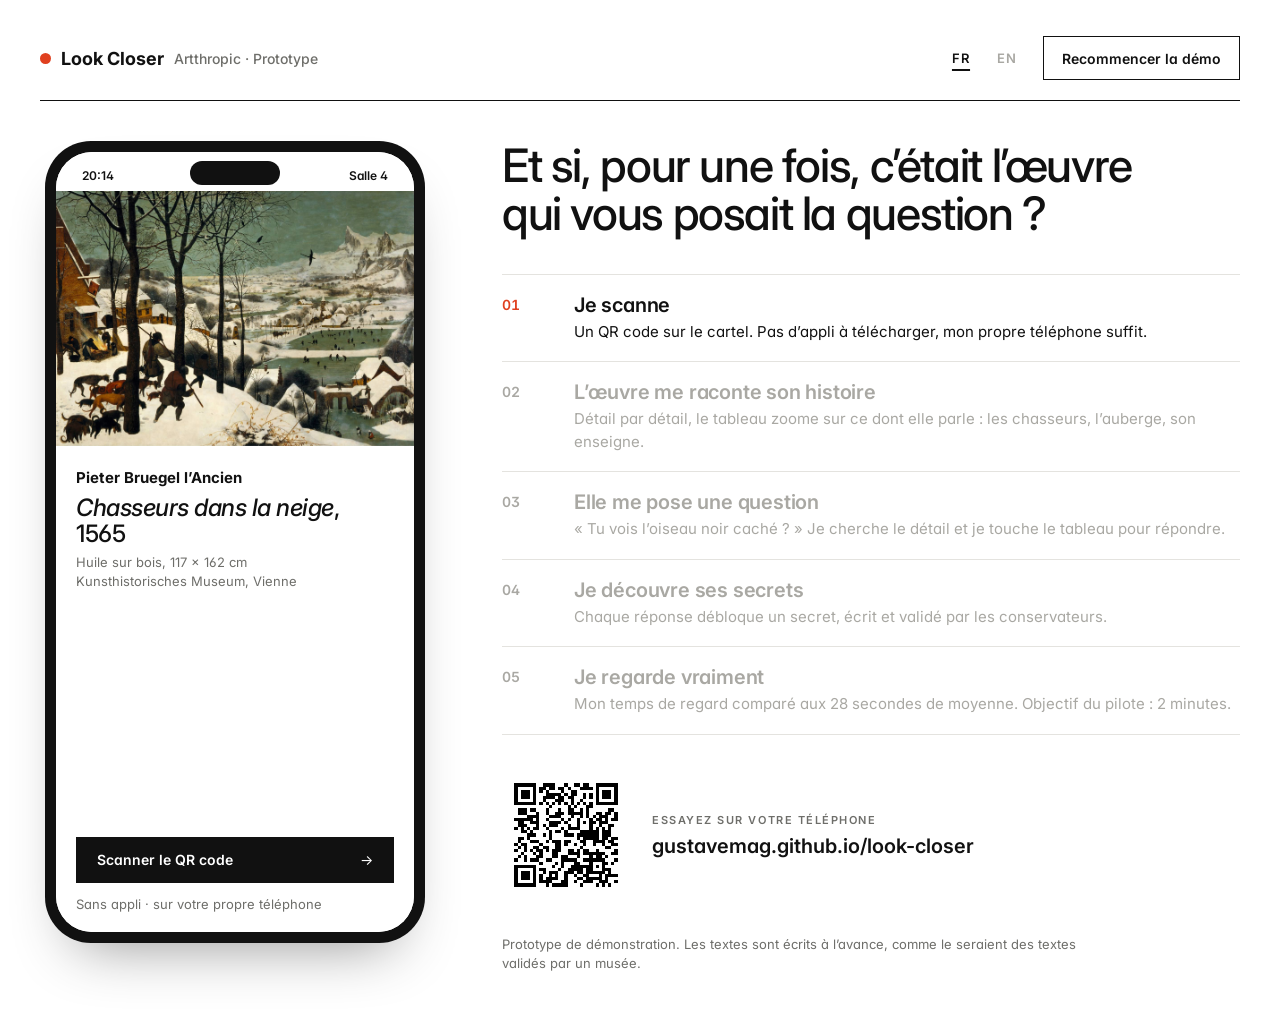
==== commit b1329fda: "Mise en page : une page par chapitre, progression en 6 segments Co-Authored-By: Claude Opus 5.5 <nor" ====
--- a/presenter.html
+++ b/presenter.html
@@ -10,7 +10,7 @@
 <link rel="preconnect" href="https://fonts.googleapis.com">
 <link rel="preconnect" href="https://fonts.gstatic.com" crossorigin>
 <link rel="stylesheet" href="https://fonts.googleapis.com/css2?family=Inter:ital,wght@0,300;0,400;0,500;0,600;0,700;1,500&display=swap" media="print" onload="this.media='all'">
-<link rel="stylesheet" href="style.css?v=3">
+<link rel="stylesheet" href="style.css?v=4">
 <style>
   /* Scène du pitch : mur blanc, téléphone à gauche, les 5 étapes à droite ; empilé sur petit écran. */
   body { min-height: 100vh; }
@@ -30,7 +30,8 @@
   .notch { position: absolute; top: 9px; left: 50%; width: 90px; height: 24px; margin-left: -45px; background: #111; border-radius: 20px; z-index: 6; }
   #app { height: 100%; }
   /* Texte un peu plus compact dans le téléphone simulé */
-  .presenter .msg.art-says { font-size: 16px; }
+  .presenter .para { font-size: 16px; }
+  .presenter .chap { padding-top: 12px; }
   .presenter .chip, .presenter .btn { min-height: 46px; font-size: 14px; }
   .presenter .cartel .title { font-size: 24px; }
   .presenter .big { font-size: 76px; }
@@ -87,6 +88,6 @@
     </aside>
   </div>
 </div>
-<script src="app.js?v=3" defer></script>
+<script src="app.js?v=4" defer></script>
 </body>
 </html>
--- a/style.css
+++ b/style.css
@@ -44,8 +44,6 @@
 .art .timer::before { content: ""; width: 6px; height: 6px; border-radius: 50%; background: var(--accent); animation: ring 1.6s ease-in-out infinite; }
 .art .tag { position: absolute; left: 10px; bottom: 10px; background: #fff; color: var(--ink); padding: 5px 10px; font-size: 12px; font-weight: 600; pointer-events: none; }
 .art .tag.go { background: var(--accent); color: #fff; }
-.progress { flex: none; height: 2px; background: var(--line); }
-.progress span { display: block; height: 100%; width: 0; background: var(--ink); transition: width .6s ease; }
 
 /* ---------- Accueil ---------- */
 .welcome { overflow-y: auto; }
@@ -64,22 +62,32 @@
 .btn.ghost { background: transparent; color: var(--ink); }
 .btn:active { transform: translateY(1px); }
 
-/* ---------- Dialogue ---------- */
+/* ---------- Visite : une page par chapitre ---------- */
 .talk { position: relative; }
-.chat { flex: 1; min-height: 0; overflow-y: auto; -webkit-overflow-scrolling: touch; overscroll-behavior: contain; padding: 18px 20px 8px; display: flex; flex-direction: column; gap: 16px; }
-.msg { animation: rise .35s ease both; max-width: 34em; }
-.msg.art-says { font-size: 19px; line-height: 1.38; letter-spacing: -.01em; }
-.msg.art-says .who { display: block; margin-bottom: 4px; }
-.msg.me { align-self: flex-end; font-size: 14px; font-weight: 600; color: var(--mute); text-align: right; }
-.msg.me::before { content: "— "; }
-.msg.me.found { color: var(--accent); }
+.chap { flex: none; display: grid; gap: 12px; padding: 16px 20px 4px; }
+.segs { display: grid; grid-template-columns: repeat(6, 1fr); gap: 4px; }
+.segs span { height: 3px; background: var(--line); transition: background .4s; }
+.segs span.done { background: var(--ink); }
+.segs span.cur { background: var(--accent); }
+.story { flex: 1; min-height: 0; overflow-y: auto; -webkit-overflow-scrolling: touch; overscroll-behavior: contain; padding: 6px 20px 16px; }
+.para { margin: 0 0 14px; font-size: 20px; line-height: 1.42; letter-spacing: -.012em; max-width: 30em; text-wrap: pretty; animation: rise .45s ease both; }
+.para.fb { font-size: 17px; border-left: 2px solid var(--accent); padding-left: 12px; }
+.reply { margin: 2px 0 16px; font-size: 13px; font-weight: 600; letter-spacing: .08em; text-transform: uppercase; color: var(--mute); animation: rise .3s ease both; }
+.reply::before { content: "→ "; }
+.reply.found { color: var(--accent); }
 @keyframes rise { from { opacity: 0; transform: translateY(8px); } to { opacity: 1; transform: none; } }
-.actions { flex: none; display: grid; gap: 8px; padding: 8px 20px 12px; }
+.actions { flex: none; display: grid; gap: 8px; padding: 10px 20px calc(14px + env(safe-area-inset-bottom, 0px)); border-top: 1px solid var(--line); background: var(--wall); animation: rise .3s ease both; }
 .actions:empty { display: none; }
-.actions.row { grid-auto-flow: column; grid-auto-columns: 1fr; }
 .chip { min-height: 52px; background: #fff; border: 1px solid var(--ink); border-radius: 0; padding: 10px 16px; font-weight: 600; font-size: 16px; text-align: left; }
-.actions.row .chip { text-align: center; }
 .chip:active { background: var(--ink); color: #fff; }
+.chip.primary { display: flex; align-items: center; justify-content: space-between; min-height: 56px; background: var(--ink); color: #fff; }
+.chip.primary::after { content: "→"; font-weight: 400; }
+.chip.primary:active { background: #333; }
+@media (max-height: 700px) {
+  .para { font-size: 18px; margin-bottom: 12px; }
+  .chap { padding-top: 12px; gap: 10px; }
+  .chip, .chip.primary { min-height: 50px; }
+}
 
 
 /* ---------- Fin ---------- */
@@ -104,9 +112,9 @@
 .credit { font-size: 11px; color: var(--faint); line-height: 1.5; margin: 0; }
 
 @media (orientation: landscape) and (max-height: 520px) {
-  .visitor .talk { display: grid; grid-template-columns: 58% 1fr; grid-template-rows: 1fr auto; }
-  .visitor .talk .art { grid-row: 1 / 3; align-self: center; }
-  .visitor .talk .progress { display: none; }
-  .visitor .talk .chat { grid-column: 2; }
+  .visitor .talk { display: grid; grid-template-columns: 58% 1fr; grid-template-rows: auto 1fr auto; }
+  .visitor .talk .art { grid-row: 1 / 4; align-self: center; }
+  .visitor .talk .chap, .visitor .talk .story, .visitor .talk .actions { grid-column: 2; }
+  .visitor .para { font-size: 17px; }
 }
 @media (prefers-reduced-motion: reduce) { *, *::before, *::after { animation: none !important; transition: none !important; } }
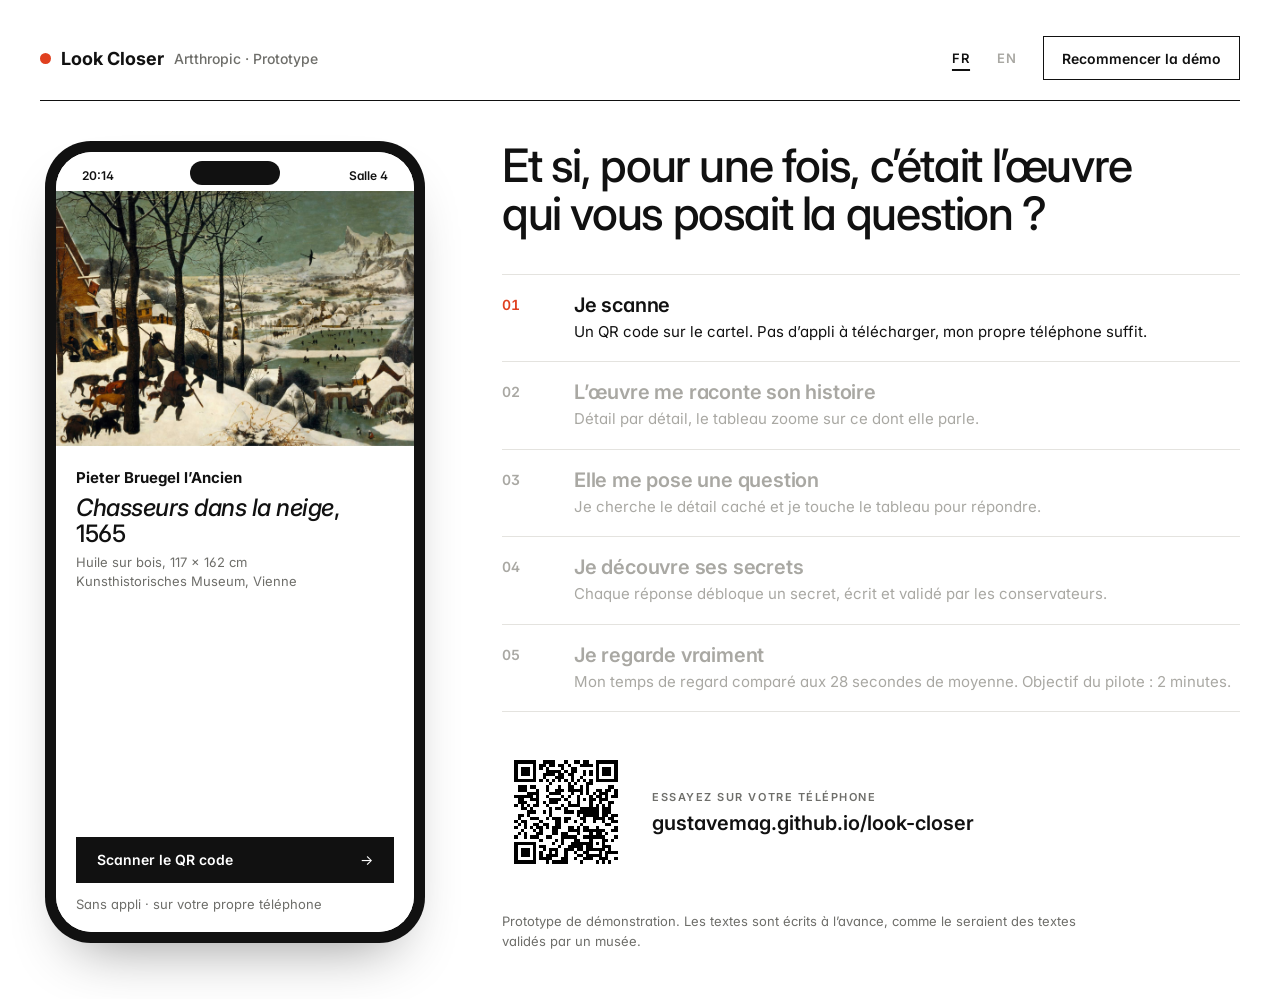
==== commit b21202aa: "Deuxième œuvre : Les Ambassadeurs de Holbein (crâne en anamorphose redressé), app multi-œuvres Co-Au" ====
--- a/presenter.html
+++ b/presenter.html
@@ -10,7 +10,7 @@
 <link rel="preconnect" href="https://fonts.googleapis.com">
 <link rel="preconnect" href="https://fonts.gstatic.com" crossorigin>
 <link rel="stylesheet" href="https://fonts.googleapis.com/css2?family=Inter:ital,wght@0,300;0,400;0,500;0,600;0,700;1,500&display=swap" media="print" onload="this.media='all'">
-<link rel="stylesheet" href="style.css?v=4">
+<link rel="stylesheet" href="style.css?v=7">
 <style>
   /* Scène du pitch : mur blanc, téléphone à gauche, les 5 étapes à droite ; empilé sur petit écran. */
   body { min-height: 100vh; }
@@ -30,7 +30,6 @@
   .notch { position: absolute; top: 9px; left: 50%; width: 90px; height: 24px; margin-left: -45px; background: #111; border-radius: 20px; z-index: 6; }
   #app { height: 100%; }
   /* Texte un peu plus compact dans le téléphone simulé */
-  .presenter .para { font-size: 16px; }
   .presenter .chap { padding-top: 12px; }
   .presenter .chip, .presenter .btn { min-height: 46px; font-size: 14px; }
   .presenter .cartel .title { font-size: 24px; }
@@ -88,6 +87,7 @@
     </aside>
   </div>
 </div>
-<script src="app.js?v=4" defer></script>
+<script src="artworks.js?v=7" defer></script>
+<script src="app.js?v=7" defer></script>
 </body>
 </html>
--- a/style.css
+++ b/style.css
@@ -8,7 +8,7 @@
 }
 *, *::before, *::after { box-sizing: border-box; }
 html, body { margin: 0; }
-html { background: var(--wall); -webkit-text-size-adjust: 100%; text-size-adjust: 100%; }
+html { background: var(--wall); -webkit-text-size-adjust: 100%; text-size-adjust: 100%; touch-action: manipulation; }
 body { background: var(--wall); color: var(--ink); font-family: var(--sans); font-feature-settings: "ss01", "cv11"; -webkit-font-smoothing: antialiased; }
 button { font: inherit; color: inherit; cursor: pointer; -webkit-tap-highlight-color: transparent; touch-action: manipulation; }
 :focus-visible { outline: 2px solid var(--accent); outline-offset: 3px; }
@@ -31,10 +31,11 @@
 .view { flex: 1; display: flex; flex-direction: column; min-height: 0; }
 
 /* ---------- Le tableau ---------- */
-.art { position: relative; flex: none; overflow: hidden; background: var(--paper); aspect-ratio: 3840 / 2733; }
+.art { position: relative; flex: none; overflow: hidden; background: var(--paper); aspect-ratio: var(--ratio, 1.405); }
 .frame { position: absolute; inset: 0; transform-origin: 0 0; transition: transform 1.1s cubic-bezier(.6,.05,.2,1); background-size: cover; will-change: transform; }
 .frame img { display: block; width: 100%; height: 100%; object-fit: cover; -webkit-user-select: none; user-select: none; -webkit-touch-callout: none; -webkit-user-drag: none; pointer-events: none; opacity: 0; transition: opacity .6s ease; }
 .frame img.on { opacity: 1; }
+.frame { touch-action: manipulation; }
 .frame.tappable { cursor: crosshair; }
 .ring { position: absolute; border: 2px solid var(--accent); border-radius: 50%; transform: translate(-50%, -50%); pointer-events: none; box-shadow: 0 0 0 9999px rgba(255,255,255,.0); animation: ring 1.6s ease-in-out infinite; }
 @keyframes ring { 0%,100% { opacity: 1; } 50% { opacity: .35; } }
@@ -69,10 +70,11 @@
 .segs span { height: 3px; background: var(--line); transition: background .4s; }
 .segs span.done { background: var(--ink); }
 .segs span.cur { background: var(--accent); }
-.story { flex: 1; min-height: 0; overflow-y: auto; -webkit-overflow-scrolling: touch; overscroll-behavior: contain; padding: 6px 20px 16px; }
-.para { margin: 0 0 14px; font-size: 20px; line-height: 1.42; letter-spacing: -.012em; max-width: 30em; text-wrap: pretty; animation: rise .45s ease both; }
-.para.fb { font-size: 17px; border-left: 2px solid var(--accent); padding-left: 12px; }
-.reply { margin: 2px 0 16px; font-size: 13px; font-weight: 600; letter-spacing: .08em; text-transform: uppercase; color: var(--mute); animation: rise .3s ease both; }
+.story { flex: 1; min-height: 0; font-size: 21px; overflow-y: auto; -webkit-overflow-scrolling: touch; overscroll-behavior: contain; padding: 6px 20px 16px; }
+.para { margin: 0 0 .7em; font-size: 1em; line-height: 1.4; letter-spacing: -.012em; max-width: 30em; text-wrap: pretty; animation: rise .45s ease both; }
+.story > :last-child { margin-bottom: 0; }
+.para.fb { font-size: .85em; border-left: 2px solid var(--accent); padding-left: 12px; }
+.reply { margin: 0 0 .9em; font-size: 13px; font-weight: 600; letter-spacing: .08em; text-transform: uppercase; color: var(--mute); animation: rise .3s ease both; }
 .reply::before { content: "→ "; }
 .reply.found { color: var(--accent); }
 @keyframes rise { from { opacity: 0; transform: translateY(8px); } to { opacity: 1; transform: none; } }
@@ -84,7 +86,6 @@
 .chip.primary::after { content: "→"; font-weight: 400; }
 .chip.primary:active { background: #333; }
 @media (max-height: 700px) {
-  .para { font-size: 18px; margin-bottom: 12px; }
   .chap { padding-top: 12px; gap: 10px; }
   .chip, .chip.primary { min-height: 50px; }
 }
@@ -115,6 +116,46 @@
   .visitor .talk { display: grid; grid-template-columns: 58% 1fr; grid-template-rows: auto 1fr auto; }
   .visitor .talk .art { grid-row: 1 / 4; align-self: center; }
   .visitor .talk .chap, .visitor .talk .story, .visitor .talk .actions { grid-column: 2; }
-  .visitor .para { font-size: 17px; }
 }
 @media (prefers-reduced-motion: reduce) { *, *::before, *::after { animation: none !important; transition: none !important; } }
+
+/* ---------- Récompense : éclair doré quand on trouve l'oiseau ---------- */
+.art.flash::after { content: ""; position: absolute; inset: 0; pointer-events: none; box-shadow: inset 0 0 0 5px var(--accent); animation: flash 1s ease forwards; }
+@keyframes flash { 0% { opacity: 1; } 100% { opacity: 0; } }
+
+/* ---------- Fin : deux boutons ---------- */
+.end-cta { display: grid; gap: 10px; }
+
+/* ---------- Explorer le tableau ---------- */
+.explore { position: relative; background: #111; }
+.ex-stage { position: relative; flex: 1; min-height: 0; overflow: hidden; touch-action: none; cursor: grab; -webkit-user-select: none; user-select: none; }
+.ex-stage:active { cursor: grabbing; }
+.ex-layer { position: absolute; left: 0; top: 0; transform-origin: 0 0; will-change: transform; }
+.ex-layer.anim { transition: transform .7s cubic-bezier(.6,.05,.2,1); }
+.ex-layer img { display: block; width: 100%; height: 100%; pointer-events: none; -webkit-user-drag: none; }
+.hs { position: absolute; width: 34px; height: 34px; margin: 0; padding: 0; border: 2px solid #fff; border-radius: 50%; background: var(--ink); color: #fff;
+  font-size: 15px; font-weight: 700; line-height: 1; display: grid; place-items: center; box-shadow: 0 2px 10px rgba(0,0,0,.45);
+  transform: translate(-50%, -50%) scale(calc(1 / var(--k, 1))); transition: background .2s; }
+.hs.on { background: var(--accent); }
+.hs::before { content: ""; position: absolute; inset: -9px; } /* zone tactile plus large */
+.ex-bar { position: absolute; left: 0; right: 0; top: 0; display: flex; justify-content: space-between; align-items: center; gap: 10px; padding: 10px 14px;
+  background: linear-gradient(rgba(0,0,0,.6), rgba(0,0,0,0)); pointer-events: none; }
+.ex-bar .label { color: rgba(255,255,255,.8); font-size: 10px; }
+.ex-close { pointer-events: auto; min-height: 40px; padding: 0 16px; background: #fff; color: var(--ink); border: 0; font-weight: 600; font-size: 14px; }
+.ex-sheet { position: absolute; left: 0; right: 0; bottom: 0; background: #fff; padding: 16px 20px calc(18px + env(safe-area-inset-bottom, 0px)); animation: rise .35s ease both; }
+.ex-head { display: flex; justify-content: space-between; align-items: center; margin-bottom: 6px; }
+.ex-nav { display: flex; gap: 6px; }
+.ex-nav button { width: 44px; height: 40px; border: 1px solid var(--ink); background: #fff; font-size: 22px; line-height: 1; }
+.ex-nav button:active { background: var(--ink); color: #fff; }
+.ex-sheet b { display: block; font-size: 20px; font-weight: 600; letter-spacing: -.01em; margin-bottom: 4px; }
+.ex-sheet p { margin: 0; font-size: 16px; line-height: 1.45; color: #333; }
+
+/* ---------- Anamorphose : le crâne « redressé » ---------- */
+.morph { position: absolute; inset: 0; z-index: 3; background: #0b0b0c; display: grid; place-items: center; overflow: hidden; animation: fade .4s ease both; }
+.morph img { height: 94%; width: auto; transform-origin: 50% 50%; transition: transform 2.2s cubic-bezier(.6,.05,.2,1); }
+.morph .label { position: absolute; left: 10px; bottom: 10px; color: rgba(255,255,255,.75); font-size: 10px; }
+@keyframes fade { from { opacity: 0; } to { opacity: 1; } }
+.linkbtn { background: none; border: 0; padding: 10px 0; min-height: 44px; font-size: 15px; font-weight: 600; color: var(--mute); text-decoration: underline; text-underline-offset: 4px; }
+
+/* Tableaux carrés ou verticaux : on limite la hauteur du tableau pendant la visite (proportions gardées). */
+.talk .art { width: min(100%, calc(clamp(150px, 100vh - 400px, 42vh) * var(--ratio, 1.405))); width: min(100%, calc(clamp(150px, 100dvh - 400px, 42dvh) * var(--ratio, 1.405))); margin: 0 auto; }
